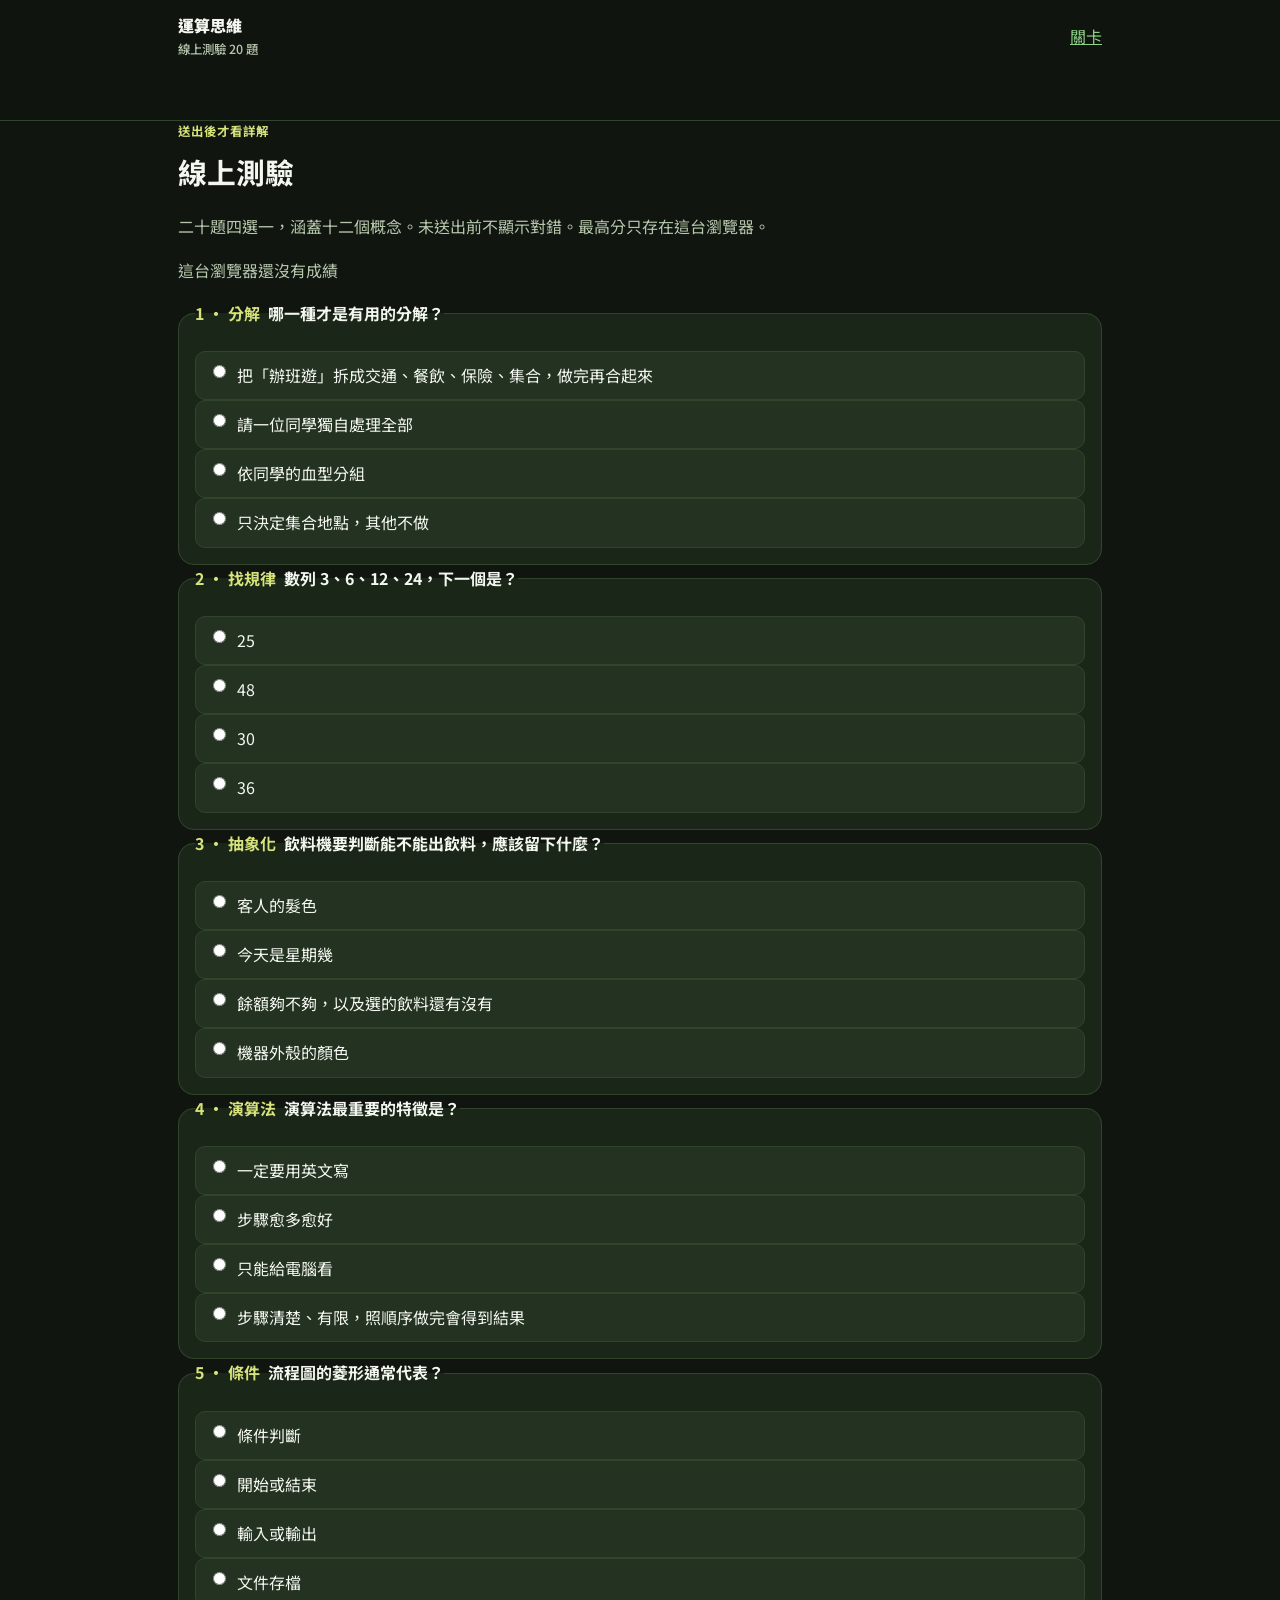
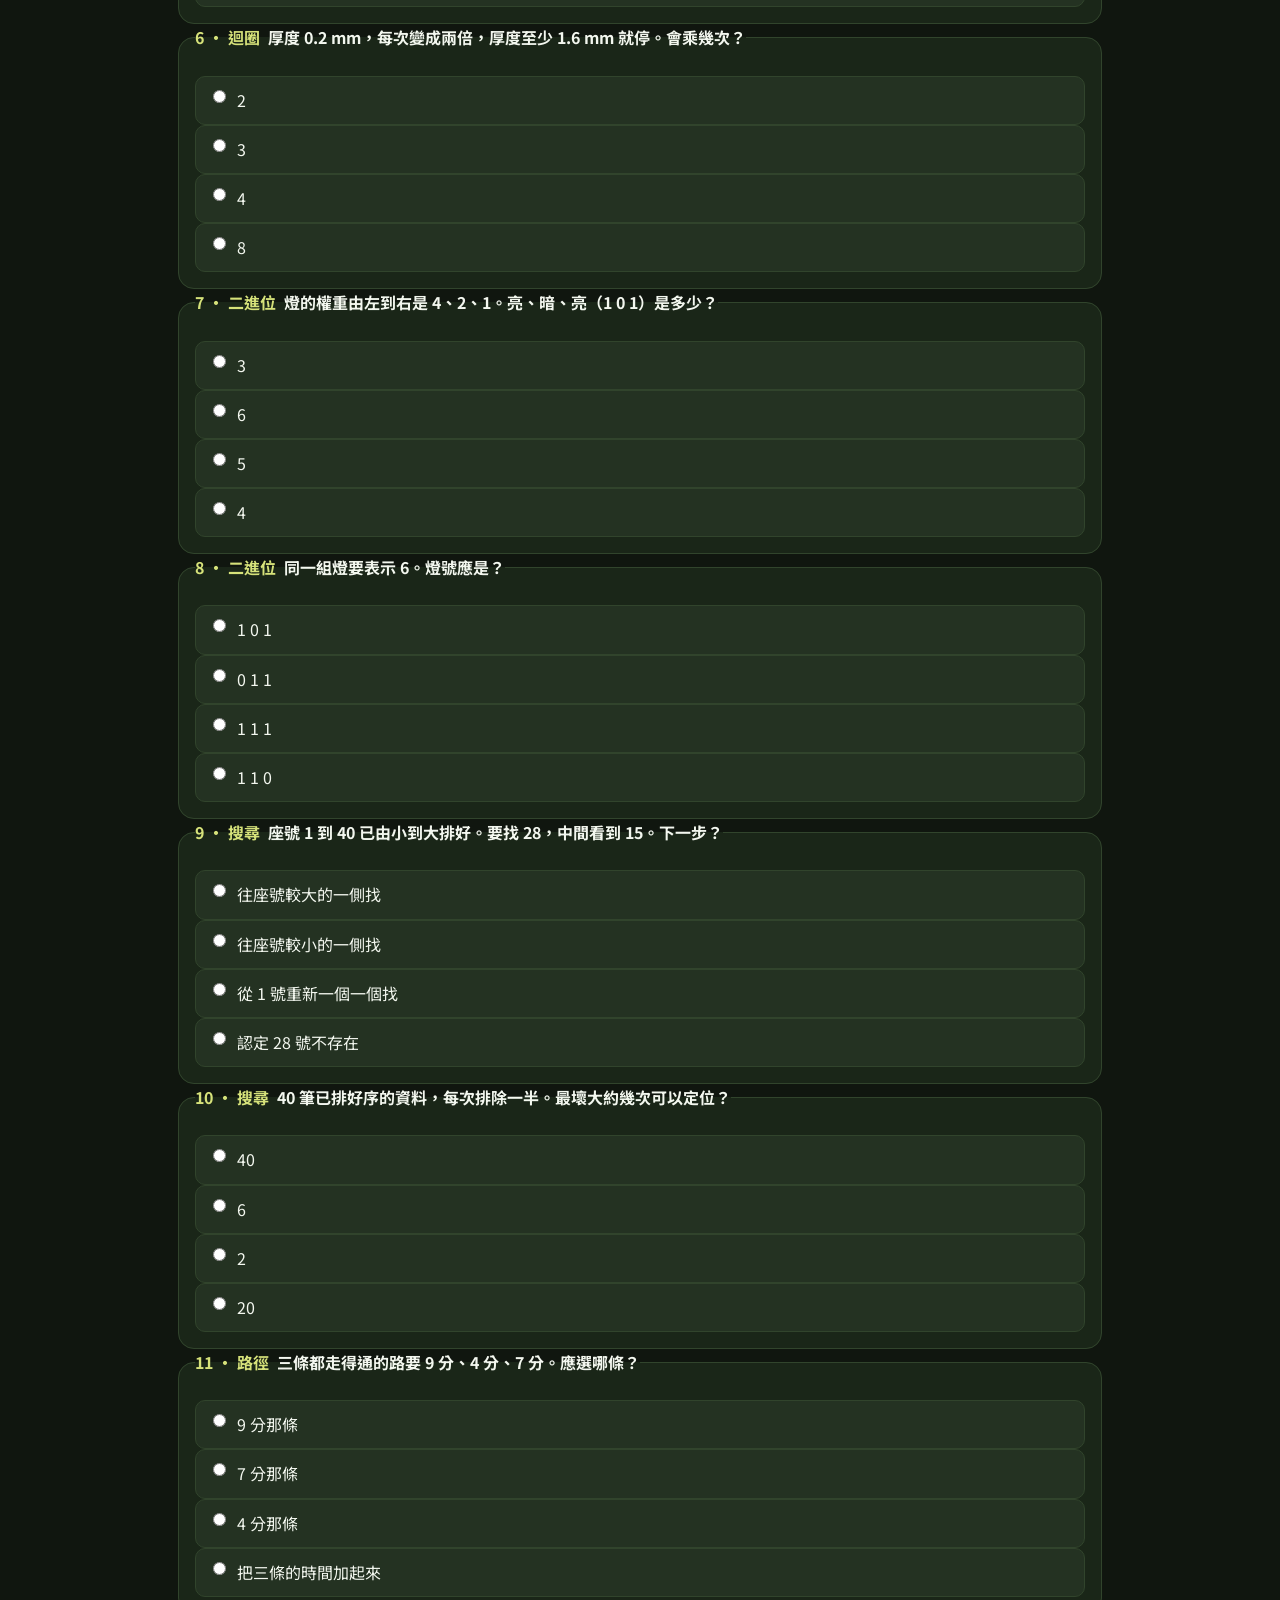
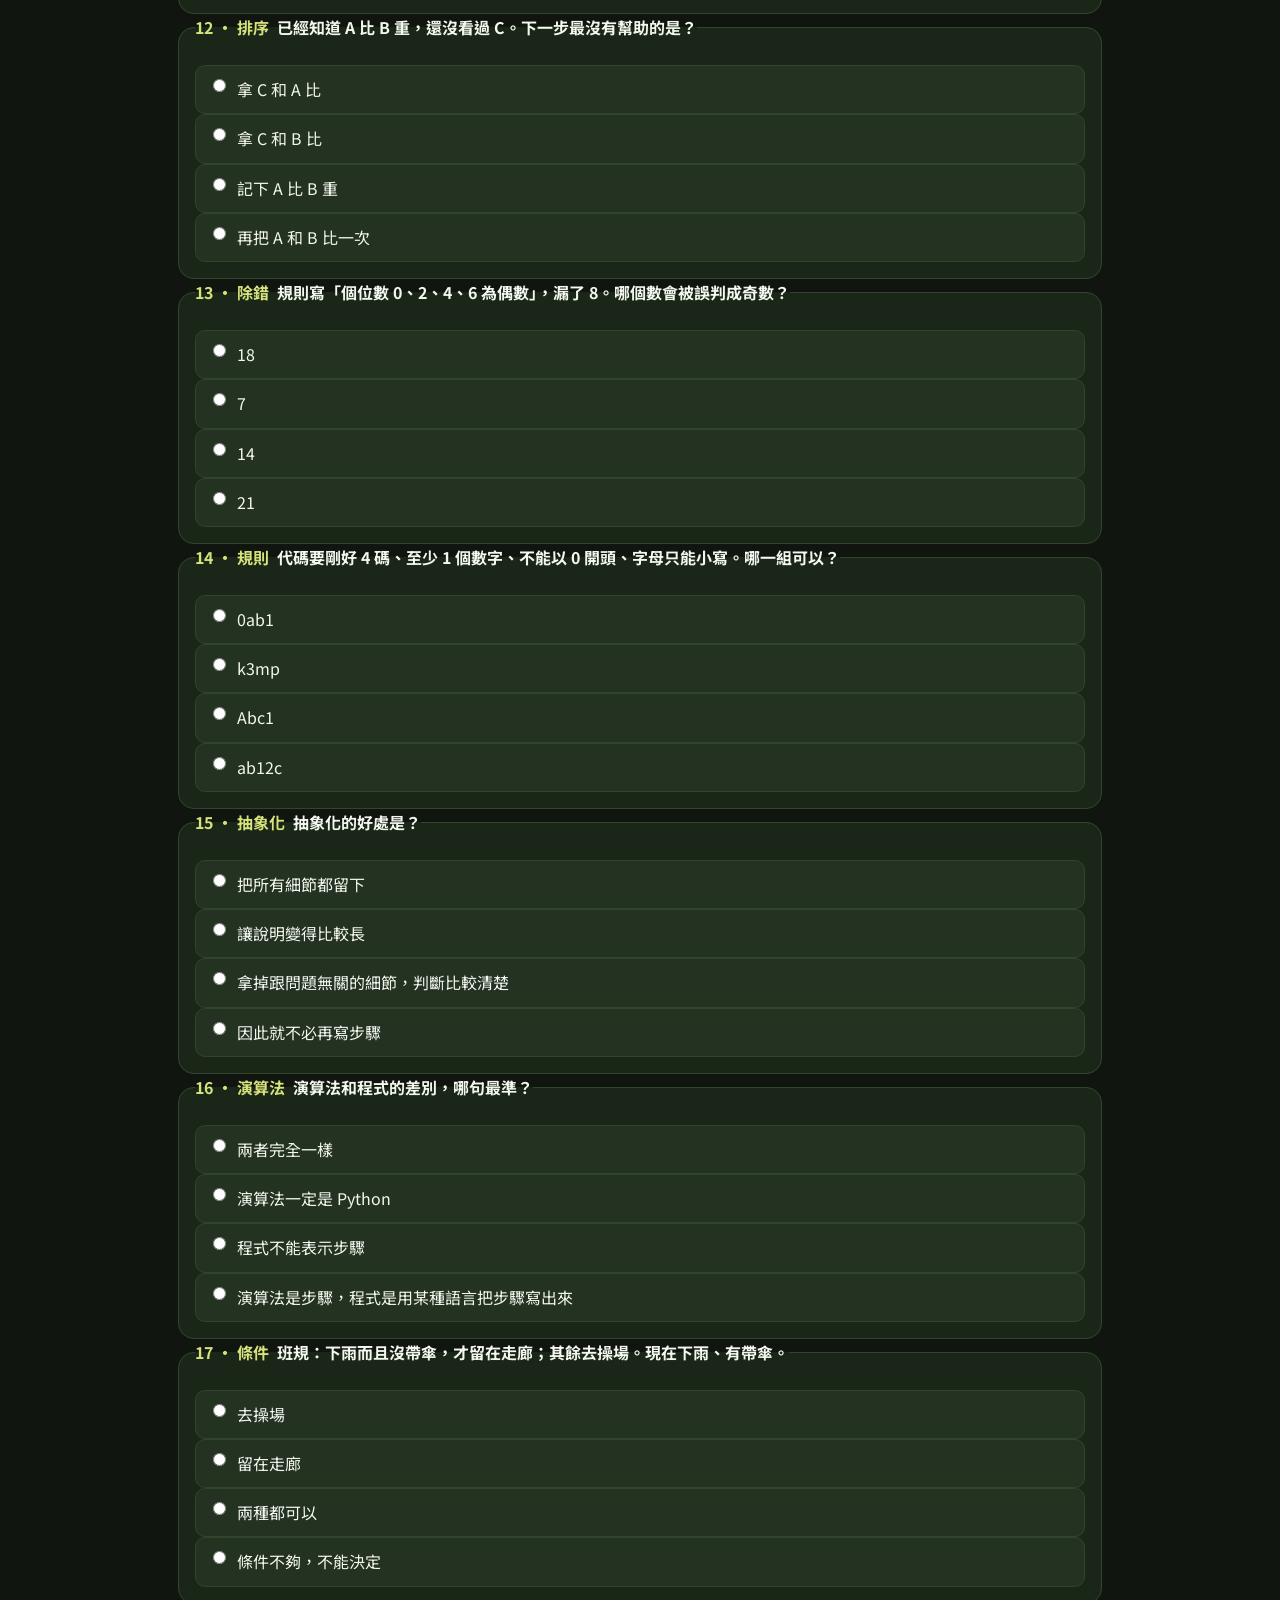
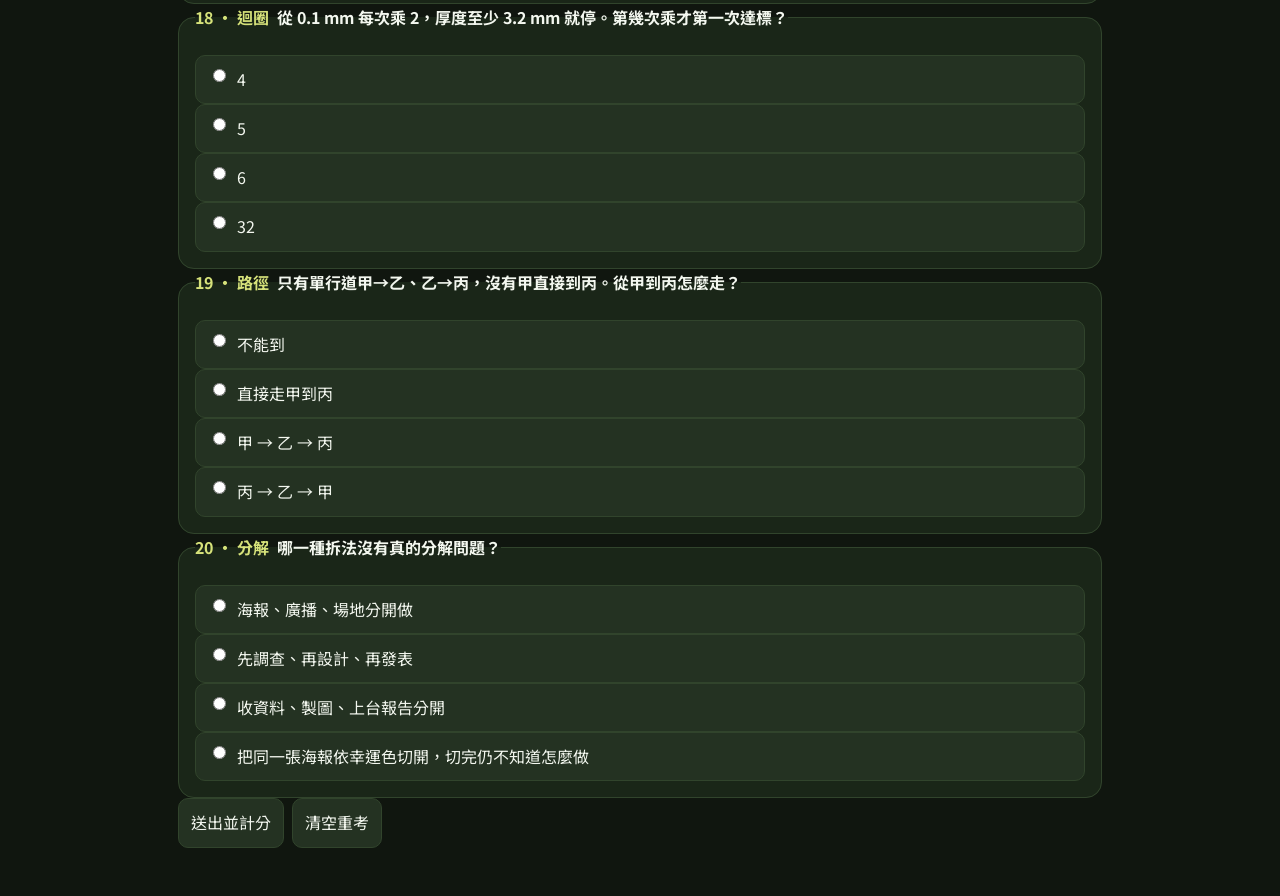
==== exam/index.html @ 199ae2cf "新增運算思維互動練習，供課堂另開頁面使用。 十二關與二十題測驗為原創校園情境，結構比照資安課程。  Co-authored-by: Cursor <cursoragent@cursor.com>" ====
<!doctype html>
<html lang="zh-Hant-TW">
<head>
<meta charset="utf-8">
<meta name="viewport" content="width=device-width, initial-scale=1">
<title>運算思維線上測驗</title>
<link rel="preconnect" href="https://fonts.gstatic.com" crossorigin>
<link rel="stylesheet" href="https://fonts.googleapis.com/css2?family=Noto+Sans+TC:wght@400;700;900&display=swap">
<link rel="stylesheet" href="../play/css/style.css">
</head>
<body>
<header>
  <div class="wrap">
    <div class="hbar">
      <a class="brand" href="../">運算思維<small>線上測驗 20 題</small></a>
      <span class="spacer"></span>
      <a href="../play/">關卡</a>
    </div>
  </div>
</header>
<main class="wrap">
  <section class="hero">
    <div class="eyebrow">送出後才看詳解</div>
    <h1>線上測驗</h1>
    <p class="hint">二十題四選一，涵蓋十二個概念。未送出前不顯示對錯。最高分只存在這台瀏覽器。</p>
    <p id="best" class="hint"></p>
    <p id="score" class="score" hidden></p>
  </section>
  <form id="exam"></form>
</main>
<script src="js/exam.js?v=2"></script>
</body>
</html>
---- play/css/style.css ----
:root{
  --bg:#10160f; --panel:#1a2618; --line:#31442c;
  --ink:#f3f7ef; --muted:#b7c7ae; --accent:#d6e27a; --accent2:#8fd18a;
  --bad:#ff8f86; --ok:#9be7a8;
  --sans:"Noto Sans TC",system-ui,sans-serif;
}
*{box-sizing:border-box}
body{margin:0;background:radial-gradient(900px 420px at 80% -10%,#24331f,var(--bg));color:var(--ink);font-family:var(--sans);line-height:1.7}
.wrap{max-width:960px;margin:0 auto;padding:0 18px 48px}
a{color:var(--accent2)}
header{position:sticky;top:0;z-index:2;background:rgba(16,22,15,.9);backdrop-filter:blur(8px);border-bottom:1px solid var(--line)}
.hbar{display:flex;align-items:center;gap:12px;padding:12px 0}
.brand{font-weight:900;color:var(--ink);text-decoration:none}
.brand small{display:block;font-weight:500;color:var(--muted);font-size:.78rem}
.spacer{flex:1}
.pbadge{font-size:.85rem;color:var(--muted)}
.pbadge b{color:var(--accent)}
.ptrack{height:3px;background:#243020}
.pfill{height:100%;width:0;background:linear-gradient(90deg,var(--accent),var(--accent2));transition:width .3s}
h1{font-size:1.8rem;margin:.2em 0}
.hero p,.en,.hint{color:var(--muted)}
.eyebrow{letter-spacing:.08em;color:var(--accent);font-size:.78rem;font-weight:700}
.warn,.final{margin-top:16px;background:rgba(214,226,122,.1);border:1px solid rgba(214,226,122,.45);color:#f3f6d4;border-radius:12px;padding:12px 14px}
.maphead{display:flex;justify-content:space-between;align-items:center;gap:12px;margin:28px 0 12px}
.grid{display:grid;grid-template-columns:repeat(auto-fill,minmax(240px,1fr));gap:14px}
.cell{display:flex;flex-direction:column;gap:4px;background:var(--panel);border:1px solid var(--line);border-radius:14px;padding:16px;color:inherit;text-decoration:none}
.cell.open:hover,.cell.solved:hover{border-color:var(--accent)}
.cell.locked{opacity:.55}
.cell.solved{border-color:rgba(155,231,168,.6)}
.cell .code{color:var(--accent);font-size:.78rem}
.cell .nm{font-weight:800}
.pill{font-size:.78rem;color:var(--muted)}
.goal{font-size:.9rem}
.level{background:var(--panel);border:1px solid var(--line);border-radius:16px;padding:18px 18px 8px;margin-top:16px}
.phase,.check,.q{background:var(--panel);border:1px solid var(--line);border-radius:16px;padding:16px;margin-top:14px}
.opts,.actions,.lamps{display:flex;flex-wrap:wrap;gap:8px}
.opts button,.actions button,.opt,.lamp,.ghost,.primary{
  font:inherit;color:var(--ink);background:#243222;border:1px solid var(--line);border-radius:10px;padding:10px 12px;text-align:left;cursor:pointer
}
.primary{background:#31461f;border-color:#6d8a3a}
.opt{display:flex;gap:8px;align-items:flex-start;width:100%}
.lamp{min-width:84px;text-align:center}
.lamp.on{background:#3d4d18;border-color:var(--accent);color:#f4f8d2}
button.good,.q.ok{border-color:var(--ok)}
button.bad,.q.ng{border-color:var(--bad)}
.exp,.phase-exp,.phase-msg{border-radius:10px;padding:10px 12px}
.phase-exp,.exp{background:rgba(155,231,168,.1)}
.phase-msg{background:rgba(255,143,134,.1)}
.readout{font-size:1.15rem}
.seq{margin:0 0 8px;padding-left:1.2em}
.mapfig{background:#121910;border-radius:10px;padding:12px;overflow:auto;color:var(--accent)}
.label{margin:8px 0 4px;color:var(--muted);font-size:.85rem}
.backhome,.back{margin:14px 0}
.hub{display:grid;grid-template-columns:repeat(auto-fill,minmax(260px,1fr));gap:16px;margin-top:24px}
.card{display:block;background:var(--panel);border:1px solid var(--line);border-radius:16px;padding:20px;color:inherit;text-decoration:none}
.card:hover{border-color:var(--accent)}
.card h2{margin:.2em 0;font-size:1.2rem}
footer{color:var(--muted);font-size:.86rem;margin-top:28px}
fieldset.q{margin:0}
fieldset.q.ok{border-color:var(--ok)}
fieldset.q.ng{border-color:var(--bad)}
legend{font-weight:700;padding:0;margin-bottom:8px}
.tag{display:inline-block;margin-right:8px;color:var(--accent);font-weight:700}
.score{font-size:1.3rem;font-weight:800}
@media(max-width:640px){.maphead{align-items:flex-start;flex-direction:column}h1{font-size:1.45rem}}
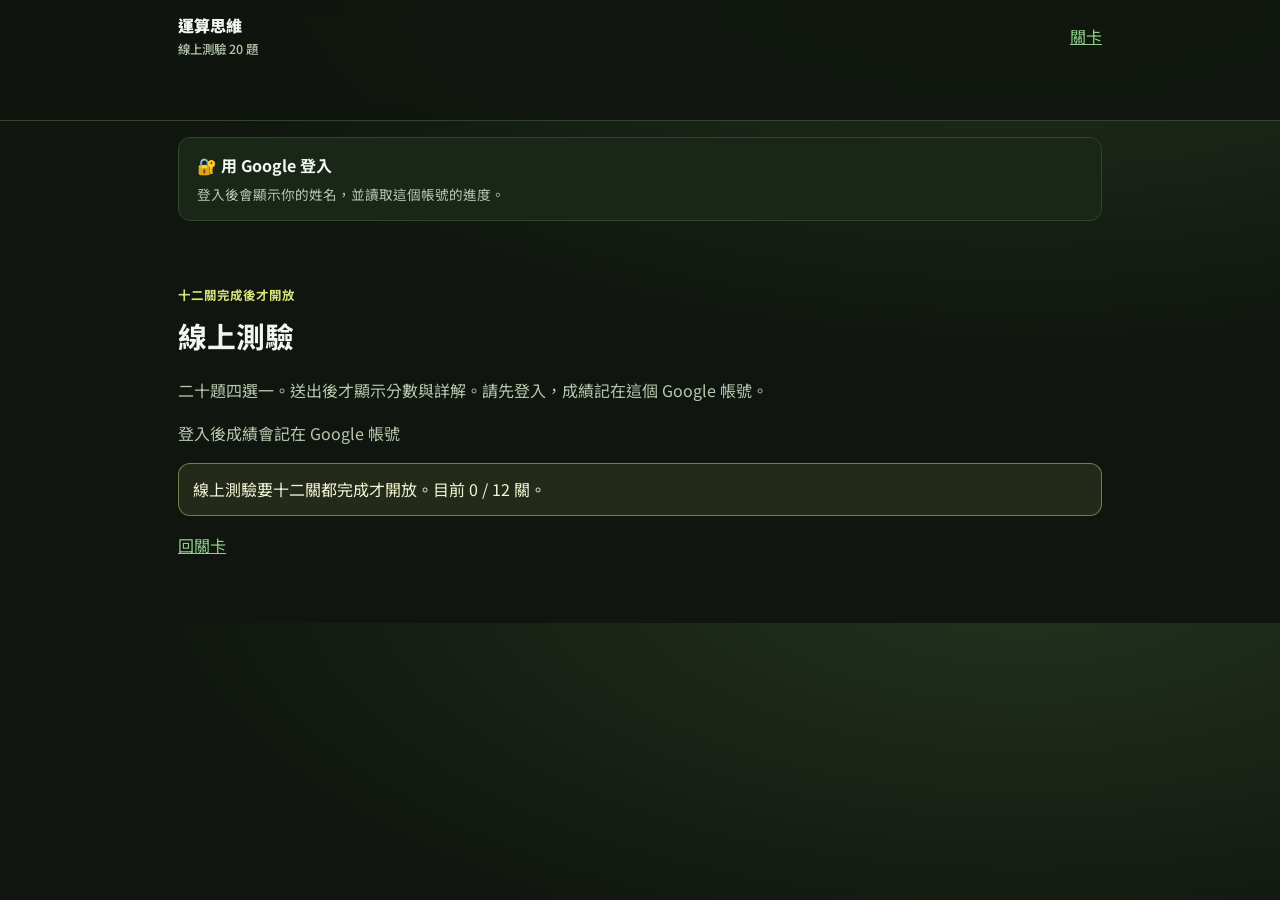
==== commit 23abd158: "加上 Google 登入，並把進度記在帳號上。 十二關都完成才開放線上測驗，完成紀錄與最高分會同步到既有的 Firestore。  Co-authored-by: Cursor <cursoragen" ====
--- a/exam/index.html
+++ b/exam/index.html
@@ -18,16 +18,23 @@
     </div>
   </div>
 </header>
+<div class="wrap"><div id="gsiArea" class="gsi"></div></div>
 <main class="wrap">
   <section class="hero">
-    <div class="eyebrow">送出後才看詳解</div>
+    <div class="eyebrow">十二關完成後才開放</div>
     <h1>線上測驗</h1>
-    <p class="hint">二十題四選一，涵蓋十二個概念。未送出前不顯示對錯。最高分只存在這台瀏覽器。</p>
+    <p class="hint">二十題四選一。送出後才顯示分數與詳解。請先登入，成績記在這個 Google 帳號。</p>
     <p id="best" class="hint"></p>
     <p id="score" class="score" hidden></p>
   </section>
   <form id="exam"></form>
 </main>
-<script src="js/exam.js?v=2"></script>
+<script>window.REVIEW_DATA = { module: "ct", title: "運算思維" };</script>
+<script src="https://accounts.google.com/gsi/client" async></script>
+<script src="../js/google-auth-config.js"></script>
+<script src="../js/firebase-config.js"></script>
+<script src="../js/student-auth.js"></script>
+<script src="../js/cloud-sync.js"></script>
+<script src="js/exam.js?v=3"></script>
 </body>
 </html>
--- a/play/css/style.css
+++ b/play/css/style.css
@@ -1,7 +1,7 @@
 :root{
   --bg:#10160f; --panel:#1a2618; --line:#31442c;
   --ink:#f3f7ef; --muted:#b7c7ae; --accent:#d6e27a; --accent2:#8fd18a;
-  --bad:#ff8f86; --ok:#9be7a8;
+  --bad:#ff8f86; --ok:#9be7a8; --warn:#ffcf6b;
   --sans:"Noto Sans TC",system-ui,sans-serif;
 }
 *{box-sizing:border-box}
@@ -62,4 +62,16 @@
 legend{font-weight:700;padding:0;margin-bottom:8px}
 .tag{display:inline-block;margin-right:8px;color:var(--accent);font-weight:700}
 .score{font-size:1.3rem;font-weight:800}
+.gsi{margin:16px 0;padding:14px 18px;border-radius:12px;border:1px solid var(--line);background:var(--panel);display:flex;align-items:center;gap:14px;flex-wrap:wrap}
+.gsi.gsi-in{border-color:var(--accent)}
+.gsi .gsi-txt{display:flex;flex-direction:column;gap:3px;flex:1;min-width:220px}
+.gsi .gsi-txt span,.gsi .gsi-mail,.gsi .gsi-status,.gsi .gsi-hint{color:var(--muted)}
+.gsi .gsi-txt span,.gsi .gsi-mail,.gsi .gsi-status{font-size:.85rem}
+.gsi .gsi-name{font-weight:800}
+.gsi .gsi-ok{color:var(--accent)}
+.gsi .gsi-status{flex:1;min-width:180px}
+.gsi .gsi-out{margin-left:auto;cursor:pointer;background:transparent;border:1px solid var(--line);color:var(--muted);border-radius:8px;padding:6px 12px;font:inherit}
+.gsi .gsi-warn{color:var(--warn);font-size:.85rem}
+.card.locked{opacity:.72;cursor:default}
+.card.locked:hover{border-color:var(--line)}
 @media(max-width:640px){.maphead{align-items:flex-start;flex-direction:column}h1{font-size:1.45rem}}
